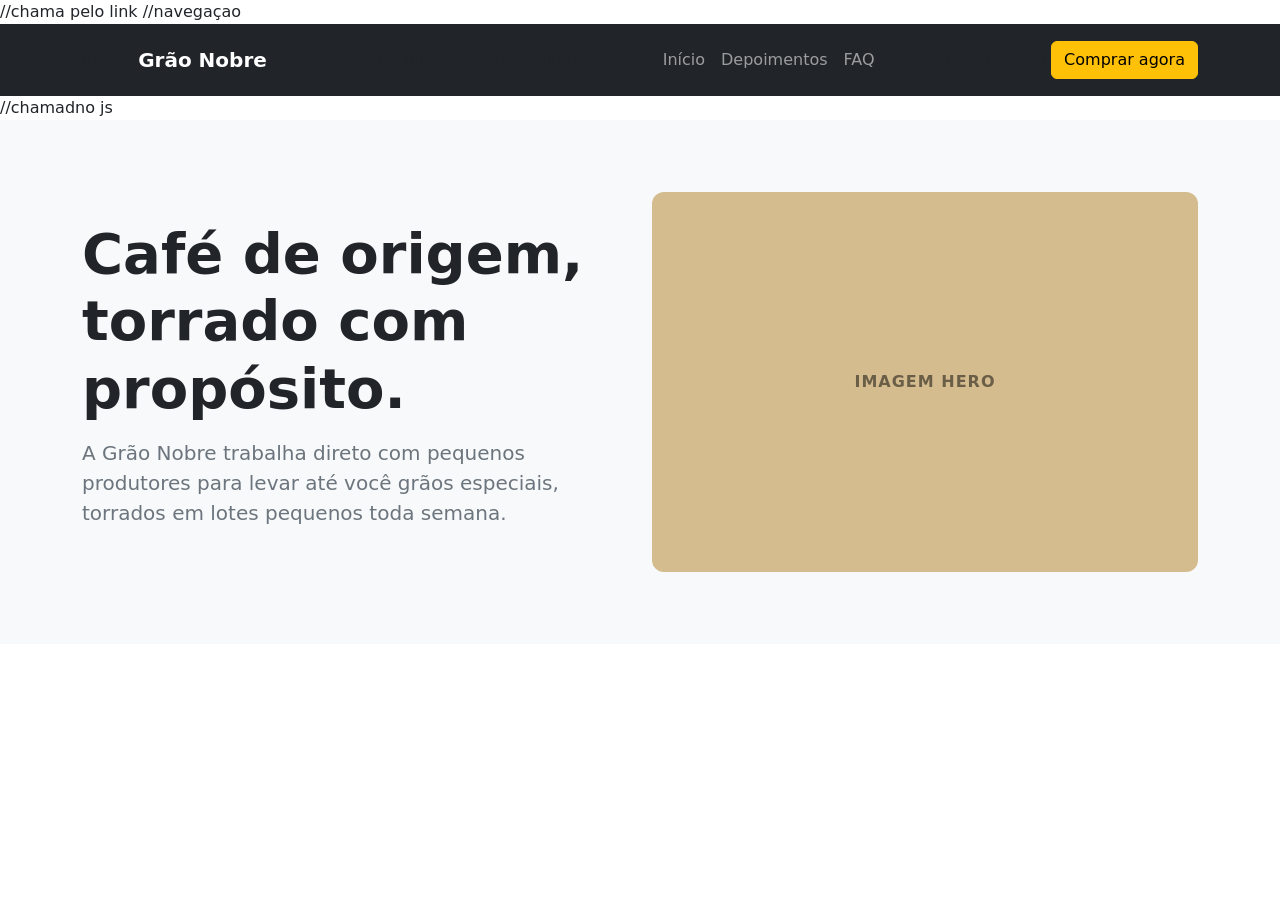
==== bootstrap/index.html @ f8aa46cb "navbar adicionada, ajustando detalhes de identação" ====
<!DOCTYPE html>
<html lang="pt-BR">
<head>
    <meta charset="UTF-8">
    <meta name="viewport" content="width=device-width, initial-scale=1.0">
    <title>Grão Nobre - Café Especial</title>
    
    //chama pelo link
    <link href="https://cdn.jsdelivr.net/npm/bootstrap@5.3.2/dist/css/bootstrap.min.css" rel="stylesheet">
</head>
<body>

   //navegaçao
    <nav class="navbar navbar-expand-lg navbar-dark bg-dark py-3">
        <div class="container">
            
            //nome
            <a class="navbar-brand fw-bold" href="#">Grão Nobre</a>
            
            //botao celular
            <button class="navbar-toggler" type="button" data-bs-toggle="collapse" data-bs-target="#menu-principal">
                <span class="navbar-toggler-icon"></span>
            </button>

            //lista da lista no menu 
            <div class="collapse navbar-collapse justify-content-end" id="menu-principal">
                <ul class="navbar-nav align-items-center">
                    <li class="nav-item"><a class="nav-link" href="#">Início</a></li>
                    <li class="nav-item"><a class="nav-link" href="#">Depoimentos</a></li>
                    <li class="nav-item"><a class="nav-link" href="#">FAQ</a></li>
                    <li class="nav-item ms-3">
                        //botao de compra 
                        <button class="btn btn-warning" data-bs-toggle="modal" data-bs-target="#janela-compra">Comprar agora</button>
                    </li>
                </ul>
            </div>

        </div>
    </nav>

    //chamadno js
    <script src="https://cdn.jsdelivr.net/npm/bootstrap@5.3.2/dist/js/bootstrap.bundle.min.js"></script>
    
<!-- SEÇÃO PRINCIPAL (HERO) -->
    <section class="bg-light py-5">
        <div class="container py-4">
            <div class="row align-items-center">
                
                <!-- Coluna da esquerda: Textos -->
                <div class="col-md-6 mb-4 mb-md-0">
                    <h1 class="display-4 fw-bold text-dark">Café de origem,<br>torrado com propósito.</h1>
                    <p class="lead text-secondary mt-3">
                        A Grão Nobre trabalha direto com pequenos produtores para levar até você grãos especiais, torrados em lotes pequenos toda semana.
                    </p>
                </div>

                <!-- Coluna da direita: Caixa da Imagem Bege -->
                <div class="col-md-6">
                    <div style="background-color: #d4bc8f; height: 380px; border-radius: 12px; display: flex; align-items: center; justify-content: center; color: rgba(0,0,0,0.5); font-weight: bold; letter-spacing: 1px;">
                        IMAGEM HERO
                    </div>
                </div>

            </div>
        </div>
    </section>
</body>
</html>
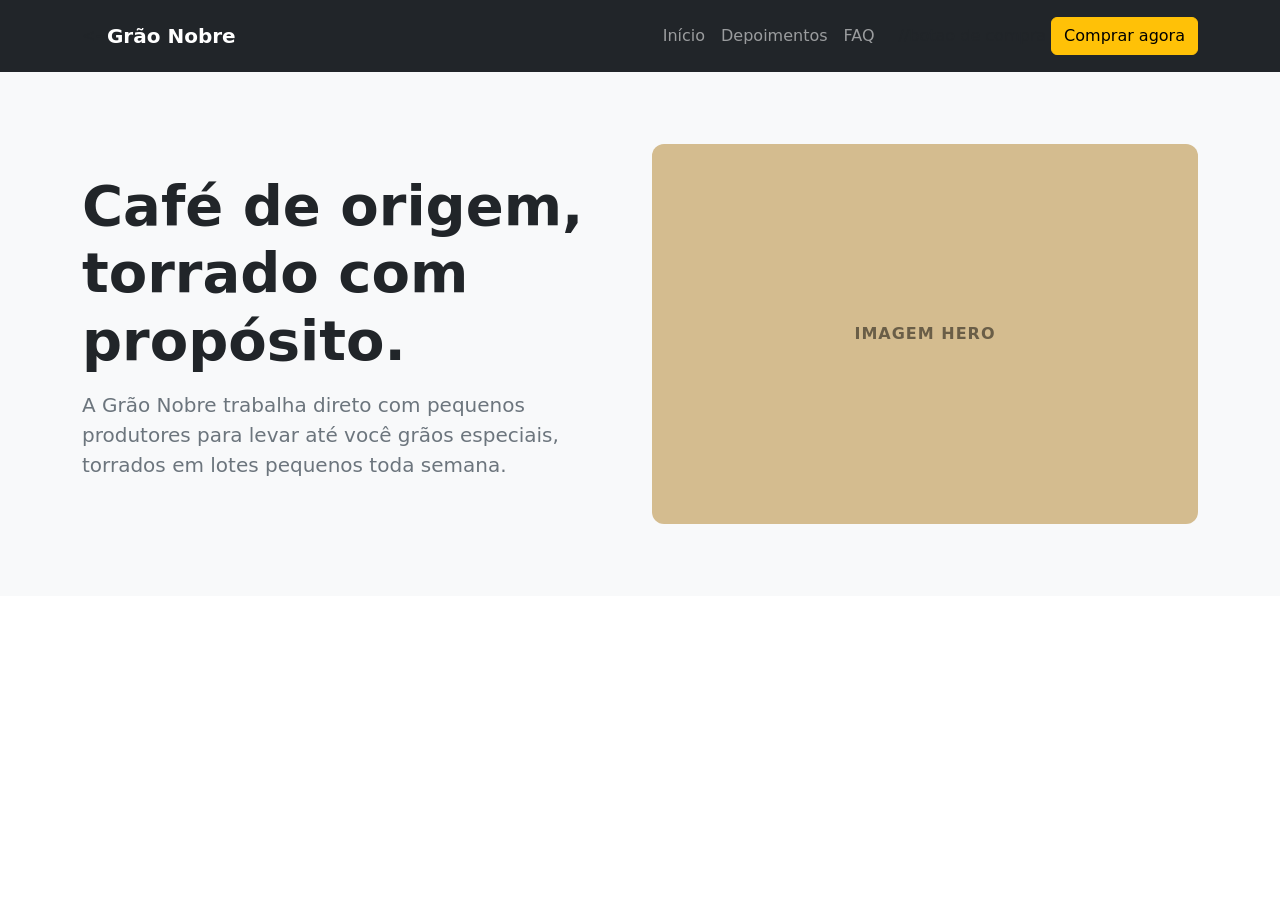
==== commit 872703ed: "arrumei comentarios e adicionei as colunas da seçao" ====
--- a/bootstrap/index.html
+++ b/bootstrap/index.html
@@ -5,24 +5,24 @@
     <meta name="viewport" content="width=device-width, initial-scale=1.0">
     <title>Grão Nobre - Café Especial</title>
     
-    //chama pelo link
+     <!-- chama o link -->
     <link href="https://cdn.jsdelivr.net/npm/bootstrap@5.3.2/dist/css/bootstrap.min.css" rel="stylesheet">
 </head>
 <body>
 
-   //navegaçao
+    <!-- navegaçao -->
     <nav class="navbar navbar-expand-lg navbar-dark bg-dark py-3">
         <div class="container">
             
-            //nome
+            <--
             <a class="navbar-brand fw-bold" href="#">Grão Nobre</a>
             
-            //botao celular
+             <!-- botao do celular -->
             <button class="navbar-toggler" type="button" data-bs-toggle="collapse" data-bs-target="#menu-principal">
                 <span class="navbar-toggler-icon"></span>
             </button>
 
-            //lista da lista no menu 
+            <!-- lista do menu -->
             <div class="collapse navbar-collapse justify-content-end" id="menu-principal">
                 <ul class="navbar-nav align-items-center">
                     <li class="nav-item"><a class="nav-link" href="#">Início</a></li>
@@ -38,15 +38,15 @@
         </div>
     </nav>
 
-    //chamadno js
+     <!-- chamando js -->
     <script src="https://cdn.jsdelivr.net/npm/bootstrap@5.3.2/dist/js/bootstrap.bundle.min.js"></script>
-    
-<!-- SEÇÃO PRINCIPAL (HERO) -->
+
+    <!-- seção -->
     <section class="bg-light py-5">
         <div class="container py-4">
             <div class="row align-items-center">
                 
-                <!-- Coluna da esquerda: Textos -->
+                <!-- texto esquerda -->
                 <div class="col-md-6 mb-4 mb-md-0">
                     <h1 class="display-4 fw-bold text-dark">Café de origem,<br>torrado com propósito.</h1>
                     <p class="lead text-secondary mt-3">
@@ -54,7 +54,7 @@
                     </p>
                 </div>
 
-                <!-- Coluna da direita: Caixa da Imagem Bege -->
+                <!-- coluna da direita -->
                 <div class="col-md-6">
                     <div style="background-color: #d4bc8f; height: 380px; border-radius: 12px; display: flex; align-items: center; justify-content: center; color: rgba(0,0,0,0.5); font-weight: bold; letter-spacing: 1px;">
                         IMAGEM HERO
@@ -64,5 +64,7 @@
             </div>
         </div>
     </section>
+
+
 </body>
 </html>
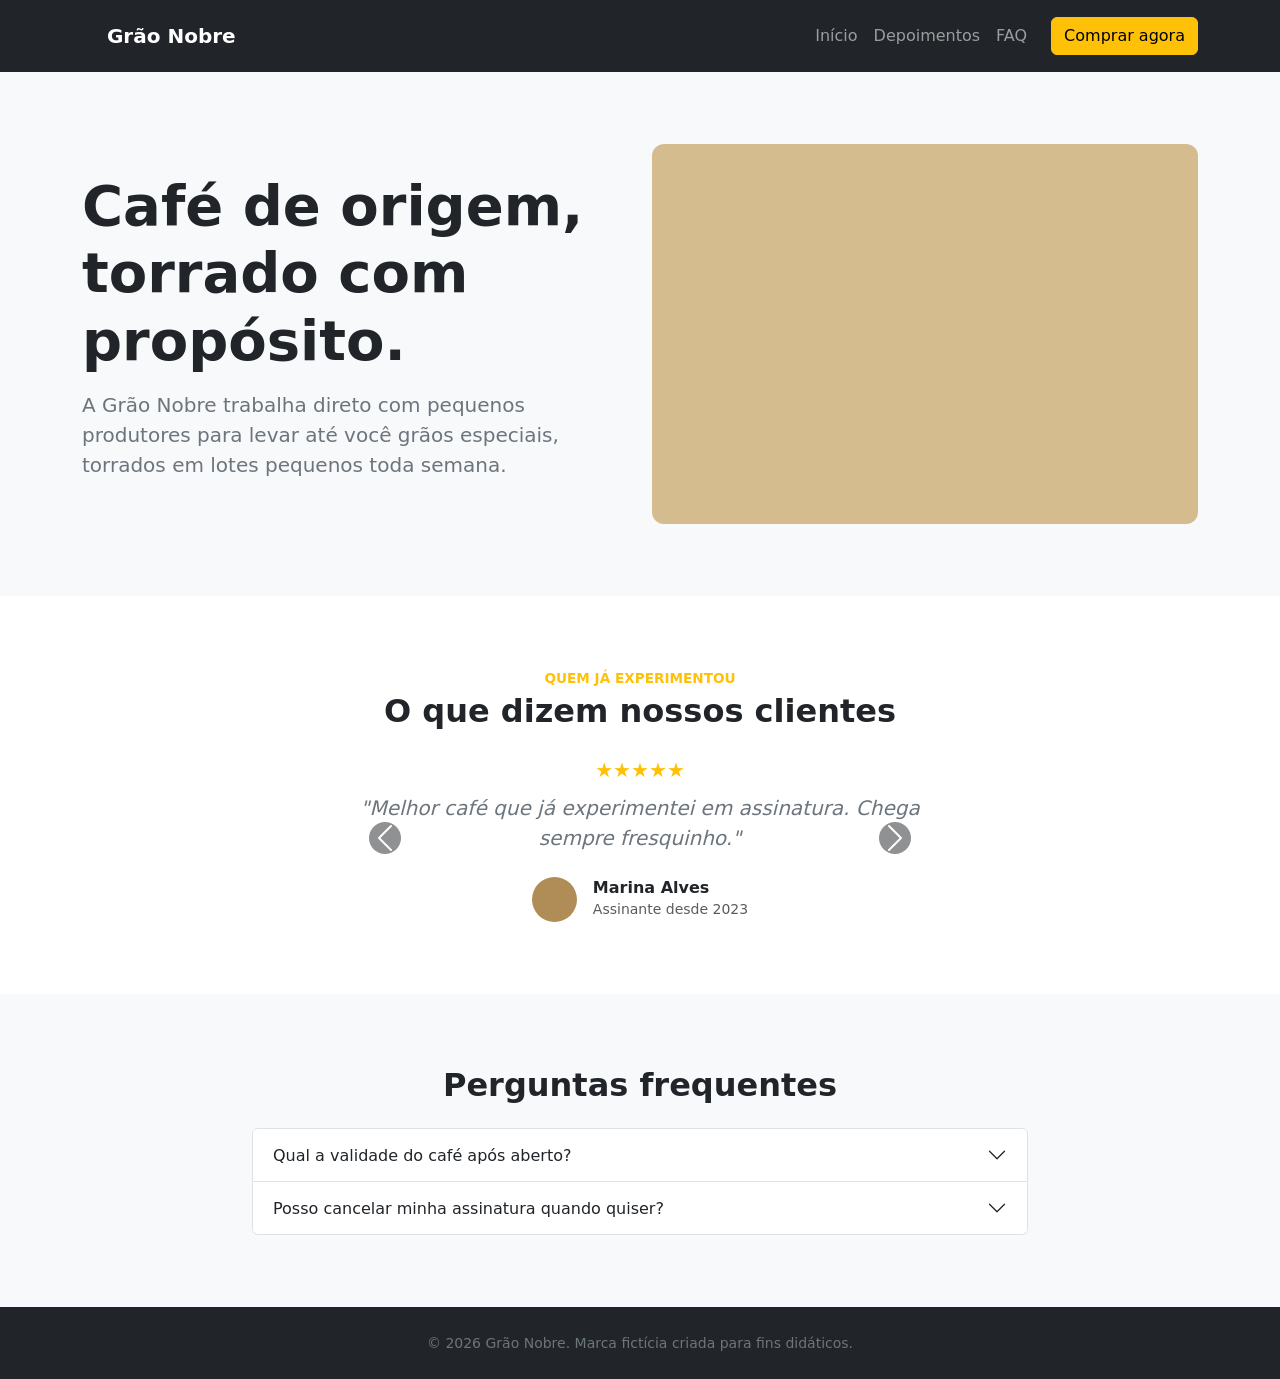
==== commit d4c6badb: "codigo completo" ====
--- a/bootstrap/index.html
+++ b/bootstrap/index.html
@@ -29,7 +29,7 @@
                     <li class="nav-item"><a class="nav-link" href="#">Depoimentos</a></li>
                     <li class="nav-item"><a class="nav-link" href="#">FAQ</a></li>
                     <li class="nav-item ms-3">
-                        //botao de compra 
+                         <!-- botao de compra-->
                         <button class="btn btn-warning" data-bs-toggle="modal" data-bs-target="#janela-compra">Comprar agora</button>
                     </li>
                 </ul>
@@ -57,7 +57,7 @@
                 <!-- coluna da direita -->
                 <div class="col-md-6">
                     <div style="background-color: #d4bc8f; height: 380px; border-radius: 12px; display: flex; align-items: center; justify-content: center; color: rgba(0,0,0,0.5); font-weight: bold; letter-spacing: 1px;">
-                        IMAGEM HERO
+                    
                     </div>
                 </div>
 
@@ -65,6 +65,120 @@
         </div>
     </section>
 
+    <!-- depoimentos -->
+    <section class="py-5 text-center bg-white">
+        <div class="container py-4">
+            
+            <!-- Título  -->
+            <p class="text-uppercase fw-bold text-warning mb-1" style="font-size: 0.85rem;">
+                QUEM JÁ EXPERIMENTOU
+            </p>
+            <h2 class="fw-bold text-dark mb-4">O que dizem nossos clientes</h2>
 
+            <!-- Carrossel -->
+            <div id="carrossel-depoimentos" class="carousel slide" data-bs-ride="carousel" style="max-width: 600px; margin: 0 auto;">
+                <div class="carousel-inner">
+                    
+                    <!-- Depoimento  -->
+                    <div class="carousel-item active">
+                        <div class="text-warning fs-5 mb-2">★★★★★</div>
+                        <p class="fst-italic text-secondary fs-5">
+                            "Melhor café que já experimentei em assinatura. Chega sempre fresquinho."
+                        </p>
+                        
+                        <!-- Foto do usuário e nome -->
+                        <div class="d-flex align-items-center justify-content-center gap-3 mt-4">
+                            <div style="width: 45px; height: 45px; background-color: #b08d57; border-radius: 50%;"></div>
+                            <div class="text-start">
+                                <h6 class="mb-0 fw-bold text-dark">Marina Alves</h6>
+                                <small class="text-muted">Assinante desde 2023</small>
+                            </div>
+                        </div>
+                    </div>
+
+                </div>
+
+                <!-- Setas para navegar -->
+                <button class="carousel-control-prev" type="button" data-bs-target="#carrossel-depoimentos" data-bs-slide="prev">
+                    <span class="carousel-control-prev-icon bg-dark rounded-circle" aria-hidden="true"></span>
+                </button>
+                <button class="carousel-control-next" type="button" data-bs-target="#carrossel-depoimentos" data-bs-slide="next">
+                    <span class="carousel-control-next-icon bg-dark rounded-circle" aria-hidden="true"></span>
+                </button>
+            </div>
+
+        </div>
+    </section>
+
+<section class="bg-light py-5">
+        <div class="container py-4" style="max-width: 800px;">  
+            <h2 class="text-center fw-bold text-dark mb-4">Perguntas frequentes</h2>
+            <div class="accordion" id="sanfona-faq">  
+
+
+                <div class="accordion-item">
+                    <h2 class="accordion-header">
+                        <button class="accordion-button collapsed" type="button" data-bs-toggle="collapse" data-bs-target="#resposta-1">
+                            Qual a validade do café após aberto?
+                        </button>
+                    </h2>
+                    <div id="resposta-1" class="accordion-collapse collapse" data-bs-parent="#sanfona-faq">
+                        <div class="accordion-body text-secondary">
+                            Recomendamos consumir em até 30 dias para manter o aroma e o sabor ideais.
+                        </div>
+                    </div>
+                </div>
+                <div class="accordion-item">
+                    <h2 class="accordion-header">
+                        <button class="accordion-button collapsed" type="button" data-bs-toggle="collapse" data-bs-target="#resposta-3">
+                            Posso cancelar minha assinatura quando quiser?
+                        </button>
+                    </h2>
+                    <div id="resposta-3" class="accordion-collapse collapse" data-bs-parent="#sanfona-faq">
+                        <div class="accordion-body text-secondary">
+                            Sim, você pode cancelar ou pausar sem nenhuma taxa diretamente pelo seu painel.
+                        </div>
+                    </div>
+                </div>
+
+            </div>
+    </section>
+    <footer class="bg-dark text-white text-center py-4">
+        <div class="container">
+            <small class="text-secondary">&copy; 2026 Grão Nobre. Marca fictícia criada para fins didáticos.</small>
+        </div>
+    </footer>
+    <div class="modal fade" id="janela-compra" tabindex="-1" aria-hidden="true">
+        <div class="modal-dialog modal-dialog-centered">
+            <div class="modal-content">
+                <div class="modal-header border-0">
+                    <h5 class="modal-title fw-bold text-dark">Faça seu pedido:</h5>
+                    <button type="button" class="btn-close" data-bs-dismiss="modal" aria-label="Fechar"></button>
+                </div>
+                <div class="modal-body border-0">
+                    <form>
+                        <div class="form-check mb-3">
+                            <input class="form-check-input" type="radio" name="opcao-pedido" id="kit-degustacao" checked>
+                            <label class="form-check-label" for="kit-degustacao">Kit de degustação</label>
+                        </div>
+                        <div class="form-check mb-3">
+                            <input class="form-check-input" type="radio" name="opcao-pedido" id="pacote-1">
+                            <label class="form-check-label" for="pacote-1">1 pacote de 250g</label>
+                        </div>
+                        <div class="form-check mb-4">
+                            <input class="form-check-input" type="radio" name="opcao-pedido" id="pacote-5">
+                            <label class="form-check-label" for="pacote-5">5 pacotes de 250g</label>
+                        </div>
+
+                        <div class="text-end">
+                            <button type="button" class="btn btn-primary px-4">Ir para o carrinho</button>
+                        </div>
+                    </form>
+                </div>
+
+            </div>
+        </div>
+    </div>
+    <script src="https://cdn.jsdelivr.net/npm/bootstrap@5.3.2/dist/js/bootstrap.bundle.min.js"></script>
 </body>
 </html>
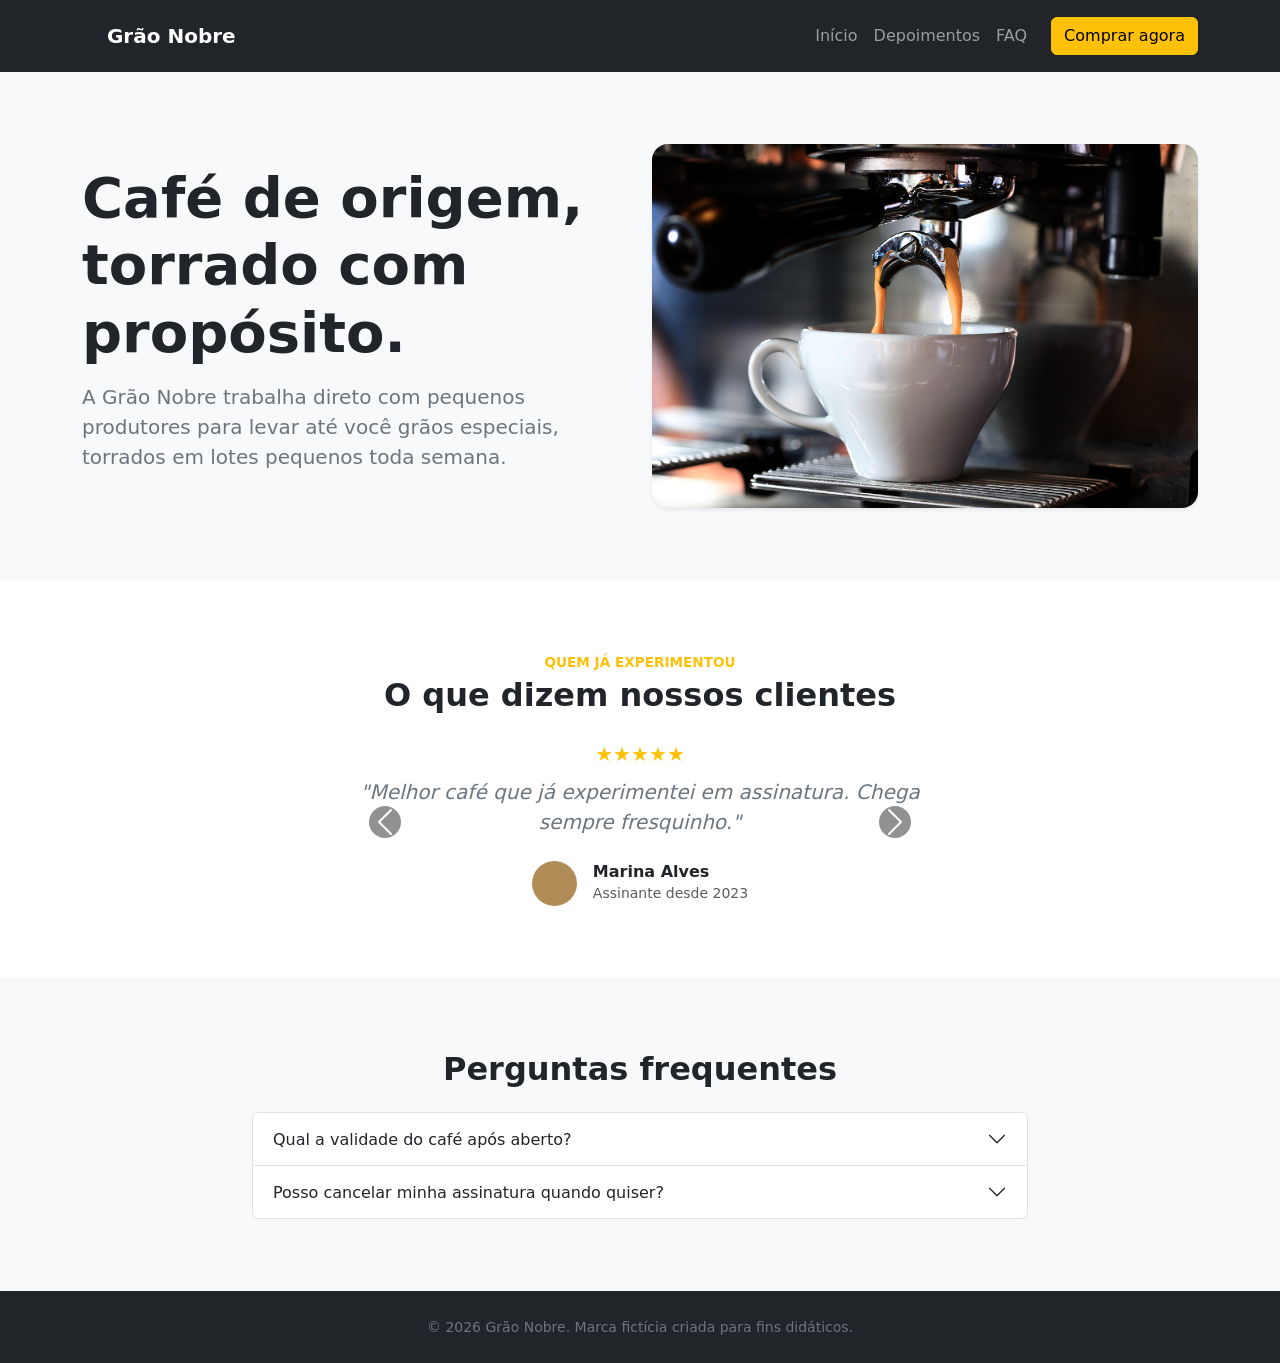
==== commit c407186e: "img adicionada" ====
--- a/bootstrap/index.html
+++ b/bootstrap/index.html
@@ -55,8 +55,9 @@
                 </div>
 
                 <!-- coluna da direita -->
-                <div class="col-md-6">
-                    <div style="background-color: #d4bc8f; height: 380px; border-radius: 12px; display: flex; align-items: center; justify-content: center; color: rgba(0,0,0,0.5); font-weight: bold; letter-spacing: 1px;">
+               <div class="col-md-6">
+                    <img src="./13027327-coffee-4334647_1920.jpg" alt="Café de origem torrado" class="img-fluid rounded-4 shadow-sm w-100" style="max-height: 380px; object-fit: cover;">
+                </div>
                     
                     </div>
                 </div>
@@ -141,7 +142,7 @@
                     </div>
                 </div>
 
-            </div>
+            </div>  
     </section>
     <footer class="bg-dark text-white text-center py-4">
         <div class="container">
